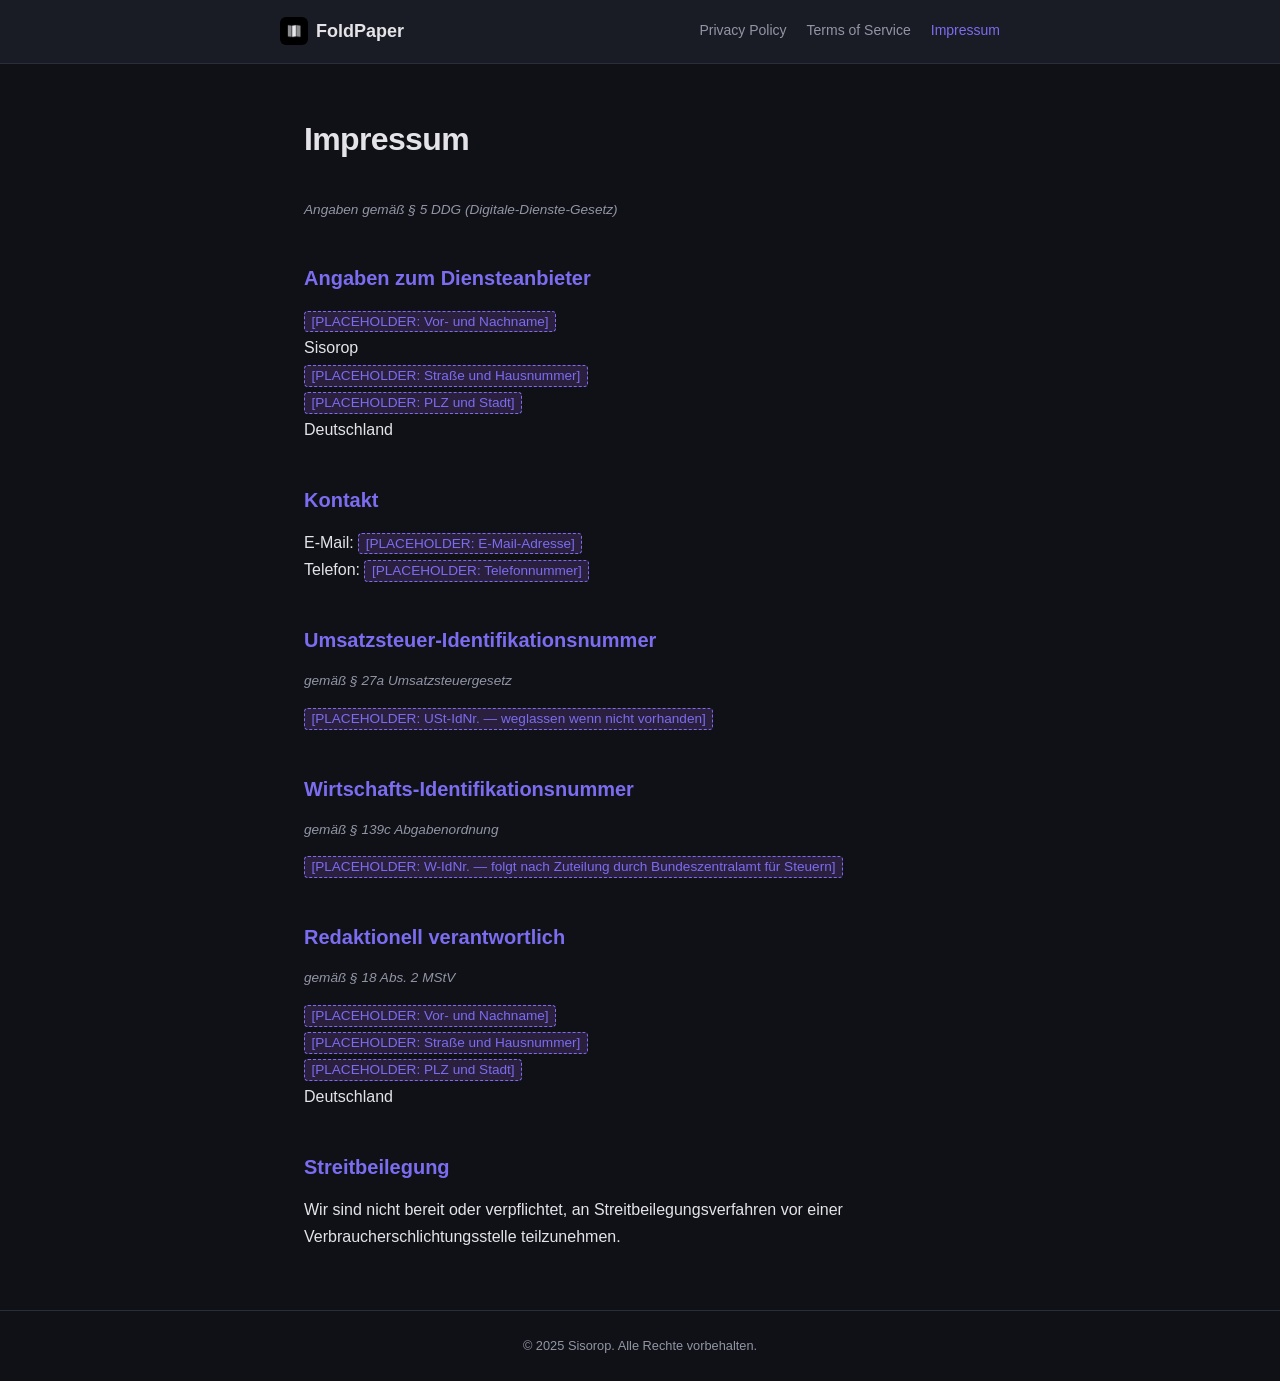
==== impressum/index.html @ 66d2933b "Add app icon as favicon/hero, redesign landing page as link hub - Use real app icon for favicon, nav" ====
<!DOCTYPE html>
<html lang="de">
<head>
    <meta charset="UTF-8">
    <meta name="viewport" content="width=device-width, initial-scale=1.0">
    <title>Impressum — FoldPaper</title>
    <link rel="icon" type="image/png" href="/assets/icon.png">
    <link rel="apple-touch-icon" href="/assets/icon.png">
    <style>
        :root {
            --bg: #0f1117;
            --surface: #1a1c25;
            --border: #2a2d3a;
            --text: #e4e4e8;
            --text-muted: #9395a5;
            --accent: #7c6cf0;
            --accent-hover: #9589f5;
        }

        * { margin: 0; padding: 0; box-sizing: border-box; }

        body {
            font-family: -apple-system, BlinkMacSystemFont, 'Segoe UI', Roboto, sans-serif;
            background: var(--bg);
            color: var(--text);
            line-height: 1.7;
            min-height: 100vh;
            display: flex;
            flex-direction: column;
        }

        nav {
            background: var(--surface);
            border-bottom: 1px solid var(--border);
            padding: 1rem 1.5rem;
            position: sticky;
            top: 0;
            z-index: 10;
        }

        nav .container {
            max-width: 720px;
            margin: 0 auto;
            display: flex;
            align-items: center;
            justify-content: space-between;
            flex-wrap: wrap;
            gap: 0.75rem;
        }

        nav .logo {
            display: flex;
            align-items: center;
            gap: 0.5rem;
            font-weight: 700;
            font-size: 1.125rem;
            color: var(--text);
            text-decoration: none;
        }

        nav .logo img {
            width: 28px;
            height: 28px;
            border-radius: 6px;
        }

        nav .links {
            display: flex;
            gap: 1.25rem;
            flex-wrap: wrap;
        }

        nav .links a {
            color: var(--text-muted);
            text-decoration: none;
            font-size: 0.875rem;
            transition: color 0.15s;
        }

        nav .links a:hover { color: var(--accent-hover); }
        nav .links a.active { color: var(--accent); }

        main {
            max-width: 720px;
            margin: 0 auto;
            padding: 3rem 1.5rem;
            flex: 1;
        }

        h1 {
            font-size: 2rem;
            font-weight: 700;
            margin-bottom: 2rem;
            letter-spacing: -0.02em;
        }

        h2 {
            font-size: 1.25rem;
            font-weight: 600;
            margin-top: 2.5rem;
            margin-bottom: 0.75rem;
            color: var(--accent);
        }

        p { color: var(--text); margin-bottom: 0.75rem; }

        a { color: var(--accent); text-decoration: none; }
        a:hover { color: var(--accent-hover); text-decoration: underline; }

        .placeholder {
            background: #2a1f3d;
            border: 1px dashed var(--accent);
            border-radius: 4px;
            padding: 0.15rem 0.4rem;
            font-size: 0.85rem;
            color: var(--accent);
        }

        .legal-ref {
            color: var(--text-muted);
            font-size: 0.85rem;
            font-style: italic;
        }

        footer {
            text-align: center;
            padding: 1.5rem;
            color: var(--text-muted);
            font-size: 0.8rem;
            border-top: 1px solid var(--border);
        }
    </style>
</head>
<body>
    <nav>
        <div class="container">
            <a href="/" class="logo"><img src="/assets/icon.png" alt="">FoldPaper</a>
            <div class="links">
                <a href="/privacy">Privacy Policy</a>
                <a href="/terms">Terms of Service</a>
                <a href="/impressum" class="active">Impressum</a>
            </div>
        </div>
    </nav>

    <main>
        <h1>Impressum</h1>
        <p class="legal-ref">Angaben gemäß § 5 DDG (Digitale-Dienste-Gesetz)</p>

        <h2>Angaben zum Diensteanbieter</h2>
        <p>
            <span class="placeholder">[PLACEHOLDER: Vor- und Nachname]</span><br>
            Sisorop<br>
            <span class="placeholder">[PLACEHOLDER: Straße und Hausnummer]</span><br>
            <span class="placeholder">[PLACEHOLDER: PLZ und Stadt]</span><br>
            Deutschland
        </p>

        <h2>Kontakt</h2>
        <p>
            E-Mail: <span class="placeholder">[PLACEHOLDER: E-Mail-Adresse]</span><br>
            Telefon: <span class="placeholder">[PLACEHOLDER: Telefonnummer]</span>
        </p>

        <h2>Umsatzsteuer-Identifikationsnummer</h2>
        <p class="legal-ref">gemäß § 27a Umsatzsteuergesetz</p>
        <p><span class="placeholder">[PLACEHOLDER: USt-IdNr. — weglassen wenn nicht vorhanden]</span></p>

        <h2>Wirtschafts-Identifikationsnummer</h2>
        <p class="legal-ref">gemäß § 139c Abgabenordnung</p>
        <p><span class="placeholder">[PLACEHOLDER: W-IdNr. — folgt nach Zuteilung durch Bundeszentralamt für Steuern]</span></p>

        <h2>Redaktionell verantwortlich</h2>
        <p class="legal-ref">gemäß § 18 Abs. 2 MStV</p>
        <p>
            <span class="placeholder">[PLACEHOLDER: Vor- und Nachname]</span><br>
            <span class="placeholder">[PLACEHOLDER: Straße und Hausnummer]</span><br>
            <span class="placeholder">[PLACEHOLDER: PLZ und Stadt]</span><br>
            Deutschland
        </p>

        <h2>Streitbeilegung</h2>
        <p>Wir sind nicht bereit oder verpflichtet, an Streitbeilegungsverfahren vor einer Verbraucherschlichtungsstelle teilzunehmen.</p>
    </main>

    <footer>
        &copy; 2025 Sisorop. Alle Rechte vorbehalten.
    </footer>
</body>
</html>
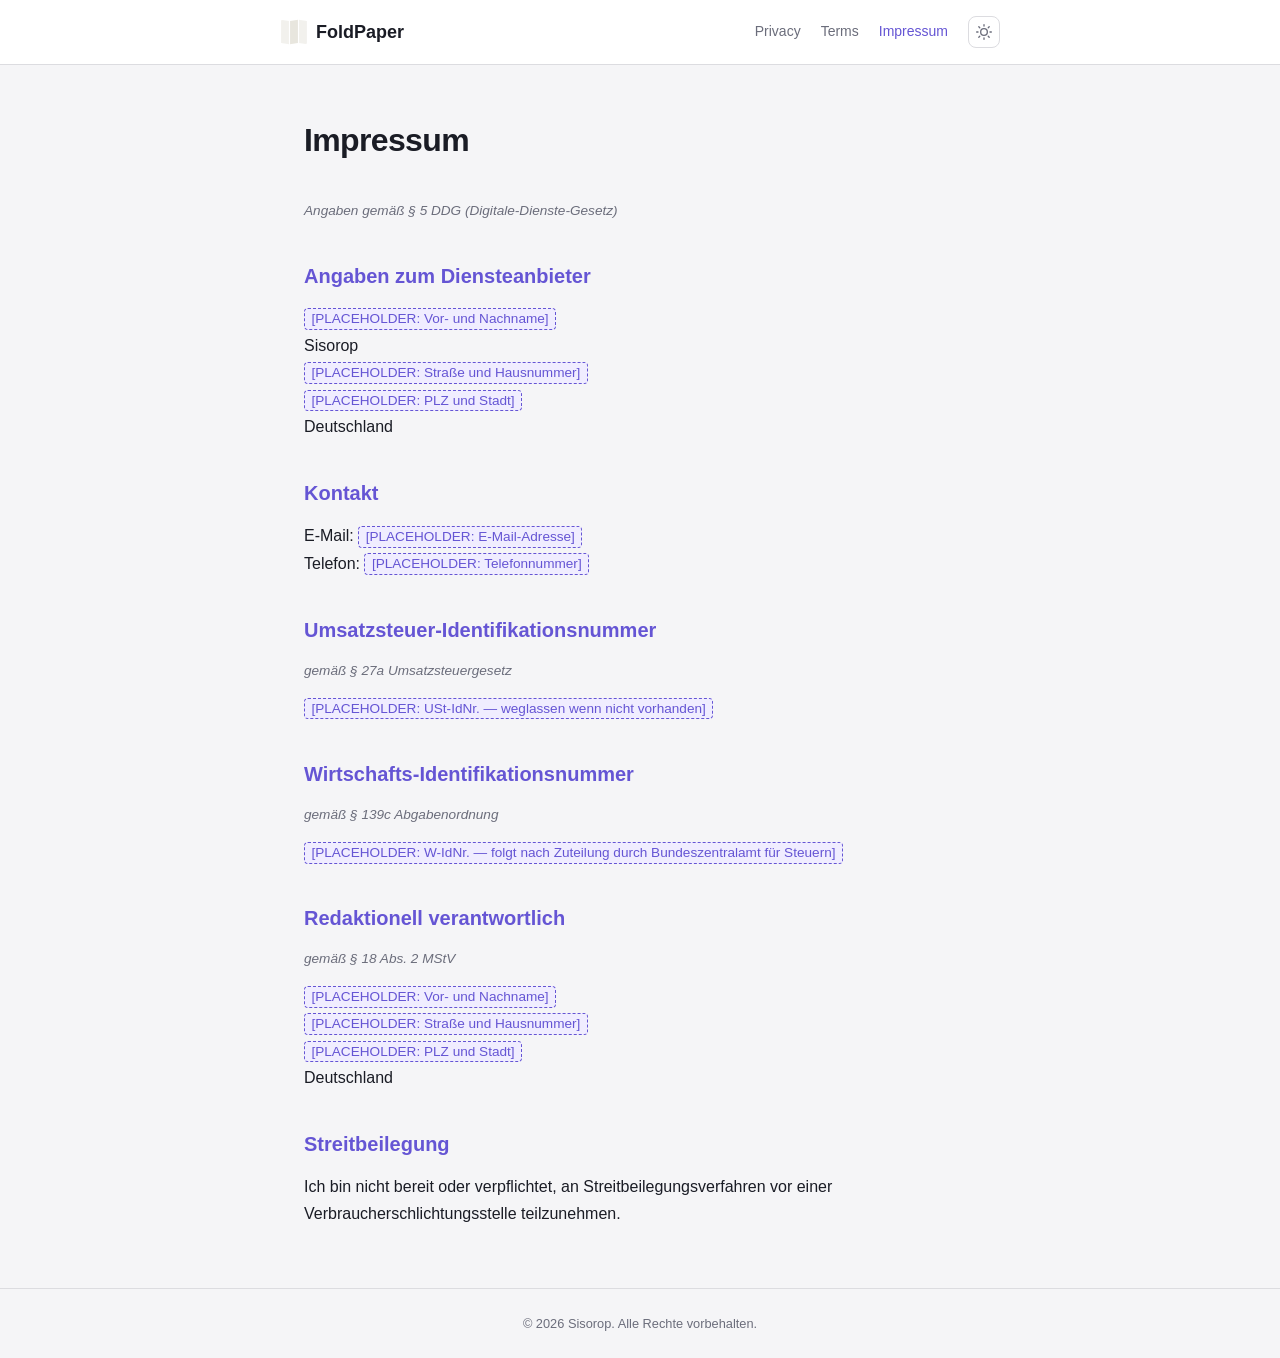
==== commit 72f5f6ed: "Add dark/light theme toggle, trimmed SVG icon, update tagline - Theme toggle in nav header, auto-det" ====
--- a/impressum/index.html
+++ b/impressum/index.html
@@ -4,8 +4,15 @@
     <meta charset="UTF-8">
     <meta name="viewport" content="width=device-width, initial-scale=1.0">
     <title>Impressum — FoldPaper</title>
-    <link rel="icon" type="image/png" href="/assets/icon.png">
+    <link rel="icon" type="image/svg+xml" href="/assets/icon-trimmed.svg">
     <link rel="apple-touch-icon" href="/assets/icon.png">
+    <script>
+        (function() {
+            var saved = localStorage.getItem('theme');
+            if (saved) { document.documentElement.setAttribute('data-theme', saved); }
+            else if (window.matchMedia('(prefers-color-scheme: light)').matches) { document.documentElement.setAttribute('data-theme', 'light'); }
+        })();
+    </script>
     <style>
         :root {
             --bg: #0f1117;
@@ -17,6 +24,16 @@
             --accent-hover: #9589f5;
         }
 
+        [data-theme="light"] {
+            --bg: #f5f5f7;
+            --surface: #ffffff;
+            --border: #dcdce0;
+            --text: #1a1c25;
+            --text-muted: #6b6d7b;
+            --accent: #6555d4;
+            --accent-hover: #7c6cf0;
+        }
+
         * { margin: 0; padding: 0; box-sizing: border-box; }
 
         body {
@@ -27,6 +44,7 @@
             min-height: 100vh;
             display: flex;
             flex-direction: column;
+            transition: background 0.2s, color 0.2s;
         }
 
         nav {
@@ -36,6 +54,7 @@
             position: sticky;
             top: 0;
             z-index: 10;
+            transition: background 0.2s, border-color 0.2s;
         }
 
         nav .container {
@@ -64,10 +83,18 @@
             border-radius: 6px;
         }
 
-        nav .links {
-            display: flex;
+        [data-theme="light"] nav .logo img { filter: invert(1); }
+
+        nav .nav-right {
+            display: flex;
+            align-items: center;
             gap: 1.25rem;
             flex-wrap: wrap;
+        }
+
+        nav .links {
+            display: flex;
+            gap: 1.25rem;
         }
 
         nav .links a {
@@ -80,29 +107,53 @@
         nav .links a:hover { color: var(--accent-hover); }
         nav .links a.active { color: var(--accent); }
 
+        .theme-toggle {
+            background: none;
+            border: 1px solid var(--border);
+            border-radius: 8px;
+            padding: 0.35rem;
+            cursor: pointer;
+            color: var(--text-muted);
+            display: flex;
+            align-items: center;
+            justify-content: center;
+            transition: all 0.15s;
+            width: 32px;
+            height: 32px;
+        }
+
+        .theme-toggle:hover { color: var(--accent); border-color: var(--accent); }
+        .theme-toggle svg { width: 16px; height: 16px; }
+        .theme-toggle .icon-sun { display: none; }
+        .theme-toggle .icon-moon { display: block; }
+        [data-theme="light"] .theme-toggle .icon-sun { display: block; }
+        [data-theme="light"] .theme-toggle .icon-moon { display: none; }
+
         main {
             max-width: 720px;
             margin: 0 auto;
-            padding: 3rem 1.5rem;
+            padding: 2.5rem 1.25rem;
             flex: 1;
+            overflow-wrap: break-word;
+            word-break: break-word;
         }
 
         h1 {
-            font-size: 2rem;
+            font-size: 1.75rem;
             font-weight: 700;
             margin-bottom: 2rem;
             letter-spacing: -0.02em;
         }
 
         h2 {
-            font-size: 1.25rem;
+            font-size: 1.15rem;
             font-weight: 600;
-            margin-top: 2.5rem;
+            margin-top: 2.25rem;
             margin-bottom: 0.75rem;
             color: var(--accent);
         }
 
-        p { color: var(--text); margin-bottom: 0.75rem; }
+        p { color: var(--text); margin-bottom: 0.75rem; font-size: 0.925rem; }
 
         a { color: var(--accent); text-decoration: none; }
         a:hover { color: var(--accent-hover); text-decoration: underline; }
@@ -116,6 +167,10 @@
             color: var(--accent);
         }
 
+        [data-theme="light"] .placeholder {
+            background: #f0edff;
+        }
+
         .legal-ref {
             color: var(--text-muted);
             font-size: 0.85rem;
@@ -128,17 +183,31 @@
             color: var(--text-muted);
             font-size: 0.8rem;
             border-top: 1px solid var(--border);
+            transition: border-color 0.2s;
+        }
+
+        @media (min-width: 640px) {
+            main { padding: 3rem 1.5rem; }
+            h1 { font-size: 2rem; }
+            h2 { font-size: 1.25rem; }
+            p { font-size: 1rem; }
         }
     </style>
 </head>
 <body>
     <nav>
         <div class="container">
-            <a href="/" class="logo"><img src="/assets/icon.png" alt="">FoldPaper</a>
-            <div class="links">
-                <a href="/privacy">Privacy Policy</a>
-                <a href="/terms">Terms of Service</a>
-                <a href="/impressum" class="active">Impressum</a>
+            <a href="/" class="logo"><img src="/assets/icon-trimmed.svg" alt="">FoldPaper</a>
+            <div class="nav-right">
+                <div class="links">
+                    <a href="/privacy">Privacy</a>
+                    <a href="/terms">Terms</a>
+                    <a href="/impressum" class="active">Impressum</a>
+                </div>
+                <button class="theme-toggle" aria-label="Toggle theme">
+                    <svg class="icon-moon" viewBox="0 0 24 24" fill="none" stroke="currentColor" stroke-width="2" stroke-linecap="round" stroke-linejoin="round"><path d="M21 12.79A9 9 0 1 1 11.21 3 7 7 0 0 0 21 12.79z"/></svg>
+                    <svg class="icon-sun" viewBox="0 0 24 24" fill="none" stroke="currentColor" stroke-width="2" stroke-linecap="round" stroke-linejoin="round"><circle cx="12" cy="12" r="5"/><line x1="12" y1="1" x2="12" y2="3"/><line x1="12" y1="21" x2="12" y2="23"/><line x1="4.22" y1="4.22" x2="5.64" y2="5.64"/><line x1="18.36" y1="18.36" x2="19.78" y2="19.78"/><line x1="1" y1="12" x2="3" y2="12"/><line x1="21" y1="12" x2="23" y2="12"/><line x1="4.22" y1="19.78" x2="5.64" y2="18.36"/><line x1="18.36" y1="5.64" x2="19.78" y2="4.22"/></svg>
+                </button>
             </div>
         </div>
     </nav>
@@ -180,11 +249,20 @@
         </p>
 
         <h2>Streitbeilegung</h2>
-        <p>Wir sind nicht bereit oder verpflichtet, an Streitbeilegungsverfahren vor einer Verbraucherschlichtungsstelle teilzunehmen.</p>
+        <p>Ich bin nicht bereit oder verpflichtet, an Streitbeilegungsverfahren vor einer Verbraucherschlichtungsstelle teilzunehmen.</p>
     </main>
 
     <footer>
-        &copy; 2025 Sisorop. Alle Rechte vorbehalten.
+        &copy; 2026 Sisorop. Alle Rechte vorbehalten.
     </footer>
+
+    <script>
+        document.querySelector('.theme-toggle').addEventListener('click', function() {
+            var current = document.documentElement.getAttribute('data-theme');
+            var next = current === 'light' ? 'dark' : 'light';
+            document.documentElement.setAttribute('data-theme', next);
+            localStorage.setItem('theme', next);
+        });
+    </script>
 </body>
 </html>
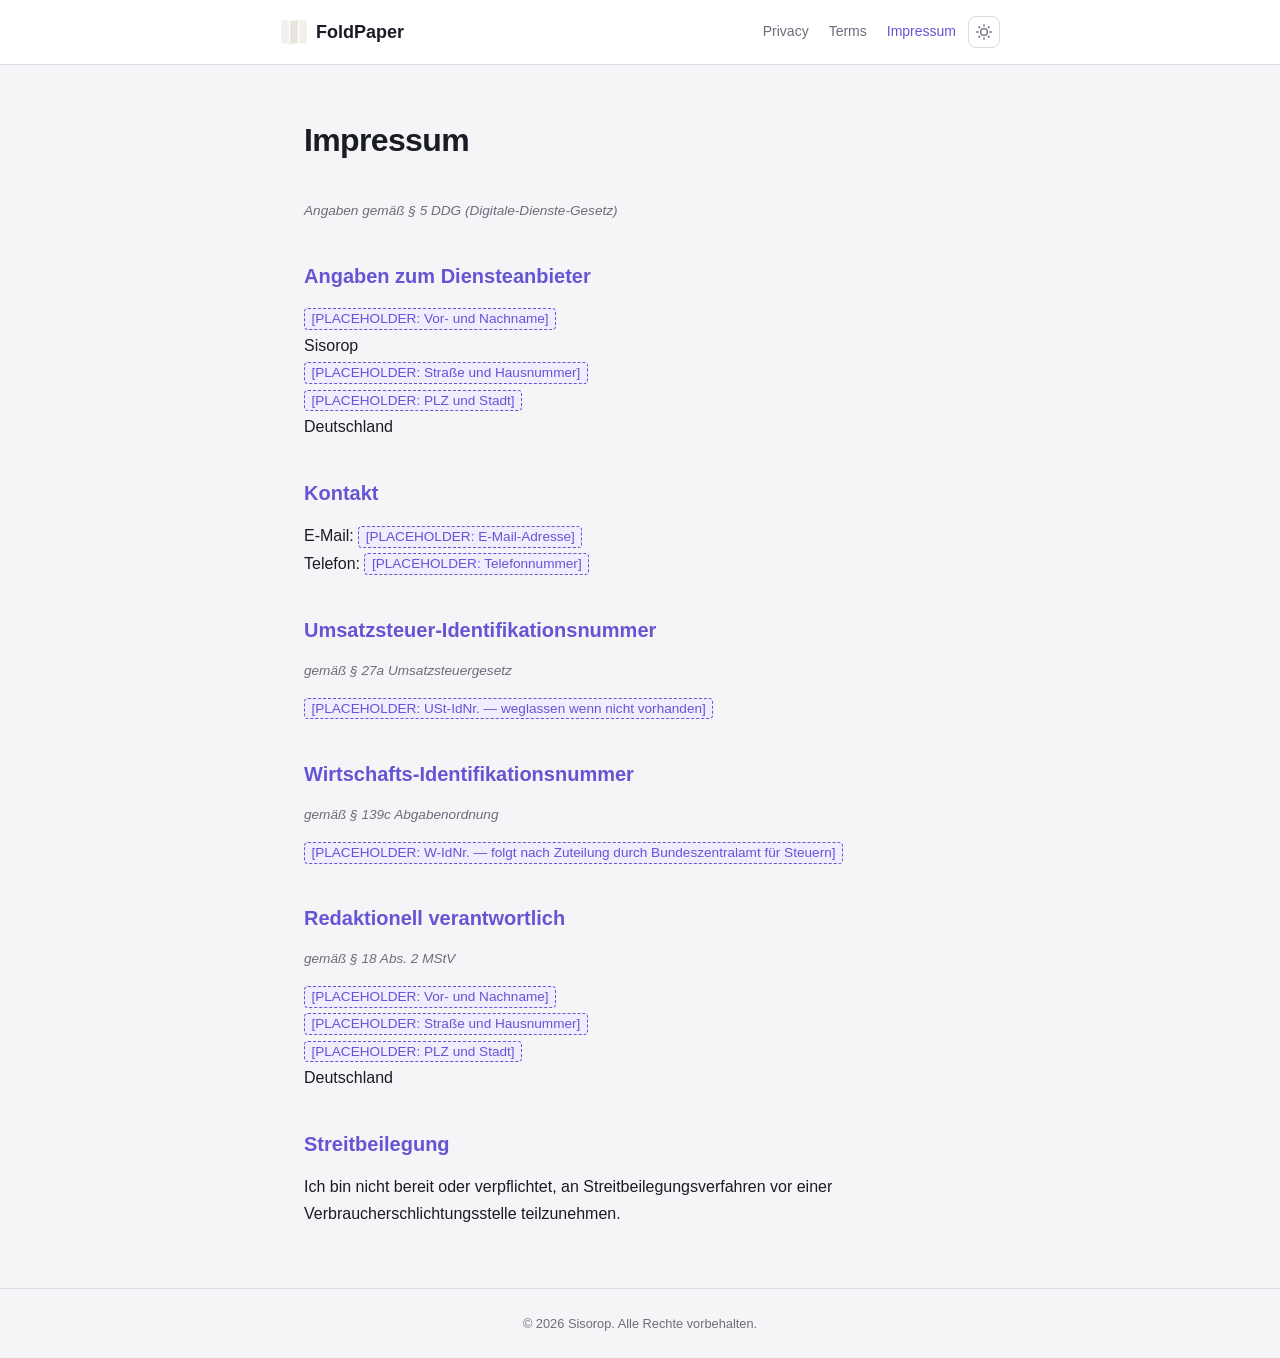
==== commit 1808dff3: "Add burger menu for mobile, extract shared CSS/JS, fix light mode hero icon - Burger menu on mobile " ====
--- a/impressum/index.html
+++ b/impressum/index.html
@@ -13,122 +13,8 @@
             else if (window.matchMedia('(prefers-color-scheme: light)').matches) { document.documentElement.setAttribute('data-theme', 'light'); }
         })();
     </script>
+    <link rel="stylesheet" href="/assets/shared.css">
     <style>
-        :root {
-            --bg: #0f1117;
-            --surface: #1a1c25;
-            --border: #2a2d3a;
-            --text: #e4e4e8;
-            --text-muted: #9395a5;
-            --accent: #7c6cf0;
-            --accent-hover: #9589f5;
-        }
-
-        [data-theme="light"] {
-            --bg: #f5f5f7;
-            --surface: #ffffff;
-            --border: #dcdce0;
-            --text: #1a1c25;
-            --text-muted: #6b6d7b;
-            --accent: #6555d4;
-            --accent-hover: #7c6cf0;
-        }
-
-        * { margin: 0; padding: 0; box-sizing: border-box; }
-
-        body {
-            font-family: -apple-system, BlinkMacSystemFont, 'Segoe UI', Roboto, sans-serif;
-            background: var(--bg);
-            color: var(--text);
-            line-height: 1.7;
-            min-height: 100vh;
-            display: flex;
-            flex-direction: column;
-            transition: background 0.2s, color 0.2s;
-        }
-
-        nav {
-            background: var(--surface);
-            border-bottom: 1px solid var(--border);
-            padding: 1rem 1.5rem;
-            position: sticky;
-            top: 0;
-            z-index: 10;
-            transition: background 0.2s, border-color 0.2s;
-        }
-
-        nav .container {
-            max-width: 720px;
-            margin: 0 auto;
-            display: flex;
-            align-items: center;
-            justify-content: space-between;
-            flex-wrap: wrap;
-            gap: 0.75rem;
-        }
-
-        nav .logo {
-            display: flex;
-            align-items: center;
-            gap: 0.5rem;
-            font-weight: 700;
-            font-size: 1.125rem;
-            color: var(--text);
-            text-decoration: none;
-        }
-
-        nav .logo img {
-            width: 28px;
-            height: 28px;
-            border-radius: 6px;
-        }
-
-        [data-theme="light"] nav .logo img { filter: invert(1); }
-
-        nav .nav-right {
-            display: flex;
-            align-items: center;
-            gap: 1.25rem;
-            flex-wrap: wrap;
-        }
-
-        nav .links {
-            display: flex;
-            gap: 1.25rem;
-        }
-
-        nav .links a {
-            color: var(--text-muted);
-            text-decoration: none;
-            font-size: 0.875rem;
-            transition: color 0.15s;
-        }
-
-        nav .links a:hover { color: var(--accent-hover); }
-        nav .links a.active { color: var(--accent); }
-
-        .theme-toggle {
-            background: none;
-            border: 1px solid var(--border);
-            border-radius: 8px;
-            padding: 0.35rem;
-            cursor: pointer;
-            color: var(--text-muted);
-            display: flex;
-            align-items: center;
-            justify-content: center;
-            transition: all 0.15s;
-            width: 32px;
-            height: 32px;
-        }
-
-        .theme-toggle:hover { color: var(--accent); border-color: var(--accent); }
-        .theme-toggle svg { width: 16px; height: 16px; }
-        .theme-toggle .icon-sun { display: none; }
-        .theme-toggle .icon-moon { display: block; }
-        [data-theme="light"] .theme-toggle .icon-sun { display: block; }
-        [data-theme="light"] .theme-toggle .icon-moon { display: none; }
-
         main {
             max-width: 720px;
             margin: 0 auto;
@@ -138,52 +24,14 @@
             word-break: break-word;
         }
 
-        h1 {
-            font-size: 1.75rem;
-            font-weight: 700;
-            margin-bottom: 2rem;
-            letter-spacing: -0.02em;
-        }
-
-        h2 {
-            font-size: 1.15rem;
-            font-weight: 600;
-            margin-top: 2.25rem;
-            margin-bottom: 0.75rem;
-            color: var(--accent);
-        }
-
+        h1 { font-size: 1.75rem; font-weight: 700; margin-bottom: 2rem; letter-spacing: -0.02em; }
+        h2 { font-size: 1.15rem; font-weight: 600; margin-top: 2.25rem; margin-bottom: 0.75rem; color: var(--accent); }
         p { color: var(--text); margin-bottom: 0.75rem; font-size: 0.925rem; }
-
-        a { color: var(--accent); text-decoration: none; }
-        a:hover { color: var(--accent-hover); text-decoration: underline; }
-
-        .placeholder {
-            background: #2a1f3d;
-            border: 1px dashed var(--accent);
-            border-radius: 4px;
-            padding: 0.15rem 0.4rem;
-            font-size: 0.85rem;
-            color: var(--accent);
-        }
-
-        [data-theme="light"] .placeholder {
-            background: #f0edff;
-        }
 
         .legal-ref {
             color: var(--text-muted);
             font-size: 0.85rem;
             font-style: italic;
-        }
-
-        footer {
-            text-align: center;
-            padding: 1.5rem;
-            color: var(--text-muted);
-            font-size: 0.8rem;
-            border-top: 1px solid var(--border);
-            transition: border-color 0.2s;
         }
 
         @media (min-width: 640px) {
@@ -204,11 +52,20 @@
                     <a href="/terms">Terms</a>
                     <a href="/impressum" class="active">Impressum</a>
                 </div>
-                <button class="theme-toggle" aria-label="Toggle theme">
+                <button class="icon-btn theme-toggle" aria-label="Toggle theme">
                     <svg class="icon-moon" viewBox="0 0 24 24" fill="none" stroke="currentColor" stroke-width="2" stroke-linecap="round" stroke-linejoin="round"><path d="M21 12.79A9 9 0 1 1 11.21 3 7 7 0 0 0 21 12.79z"/></svg>
                     <svg class="icon-sun" viewBox="0 0 24 24" fill="none" stroke="currentColor" stroke-width="2" stroke-linecap="round" stroke-linejoin="round"><circle cx="12" cy="12" r="5"/><line x1="12" y1="1" x2="12" y2="3"/><line x1="12" y1="21" x2="12" y2="23"/><line x1="4.22" y1="4.22" x2="5.64" y2="5.64"/><line x1="18.36" y1="18.36" x2="19.78" y2="19.78"/><line x1="1" y1="12" x2="3" y2="12"/><line x1="21" y1="12" x2="23" y2="12"/><line x1="4.22" y1="19.78" x2="5.64" y2="18.36"/><line x1="18.36" y1="5.64" x2="19.78" y2="4.22"/></svg>
                 </button>
+                <button class="icon-btn burger" aria-label="Menu">
+                    <svg class="icon-menu" viewBox="0 0 24 24" fill="none" stroke="currentColor" stroke-width="2" stroke-linecap="round"><line x1="4" y1="6" x2="20" y2="6"/><line x1="4" y1="12" x2="20" y2="12"/><line x1="4" y1="18" x2="20" y2="18"/></svg>
+                    <svg class="icon-close" viewBox="0 0 24 24" fill="none" stroke="currentColor" stroke-width="2" stroke-linecap="round"><line x1="18" y1="6" x2="6" y2="18"/><line x1="6" y1="6" x2="18" y2="18"/></svg>
+                </button>
             </div>
+        </div>
+        <div class="mobile-menu">
+            <a href="/privacy">Privacy Policy</a>
+            <a href="/terms">Terms of Service</a>
+            <a href="/impressum" class="active">Impressum</a>
         </div>
     </nav>
 
@@ -256,13 +113,6 @@
         &copy; 2026 Sisorop. Alle Rechte vorbehalten.
     </footer>
 
-    <script>
-        document.querySelector('.theme-toggle').addEventListener('click', function() {
-            var current = document.documentElement.getAttribute('data-theme');
-            var next = current === 'light' ? 'dark' : 'light';
-            document.documentElement.setAttribute('data-theme', next);
-            localStorage.setItem('theme', next);
-        });
-    </script>
+    <script src="/assets/shared.js"></script>
 </body>
 </html>
--- a/assets/shared.css
+++ b/assets/shared.css
@@ -0,0 +1,202 @@
+:root {
+    --bg: #0f1117;
+    --surface: #1a1c25;
+    --border: #2a2d3a;
+    --text: #e4e4e8;
+    --text-muted: #9395a5;
+    --accent: #7c6cf0;
+    --accent-hover: #9589f5;
+    --card-hover: #1e2030;
+}
+
+[data-theme="light"] {
+    --bg: #f5f5f7;
+    --surface: #ffffff;
+    --border: #dcdce0;
+    --text: #1a1c25;
+    --text-muted: #6b6d7b;
+    --accent: #6555d4;
+    --accent-hover: #7c6cf0;
+    --card-hover: #f0edff;
+}
+
+* { margin: 0; padding: 0; box-sizing: border-box; }
+
+body {
+    font-family: -apple-system, BlinkMacSystemFont, 'Segoe UI', Roboto, sans-serif;
+    background: var(--bg);
+    color: var(--text);
+    line-height: 1.7;
+    min-height: 100vh;
+    display: flex;
+    flex-direction: column;
+    transition: background 0.2s, color 0.2s;
+}
+
+a { color: var(--accent); text-decoration: none; }
+a:hover { color: var(--accent-hover); text-decoration: underline; }
+
+/* ── Nav ── */
+
+nav {
+    background: var(--surface);
+    border-bottom: 1px solid var(--border);
+    padding: 0.75rem 1.25rem;
+    position: sticky;
+    top: 0;
+    z-index: 10;
+    transition: background 0.2s, border-color 0.2s;
+}
+
+nav .container {
+    max-width: 720px;
+    margin: 0 auto;
+    display: flex;
+    align-items: center;
+    justify-content: space-between;
+    gap: 0.5rem;
+}
+
+nav .logo {
+    display: flex;
+    align-items: center;
+    gap: 0.5rem;
+    font-weight: 700;
+    font-size: 1.125rem;
+    color: var(--text);
+    text-decoration: none;
+    flex-shrink: 0;
+}
+
+nav .logo:hover { text-decoration: none; }
+
+nav .logo img {
+    width: 28px;
+    height: 28px;
+    border-radius: 6px;
+}
+
+[data-theme="light"] nav .logo img { filter: invert(1); }
+
+nav .nav-right {
+    display: flex;
+    align-items: center;
+    gap: 0.75rem;
+}
+
+nav .links {
+    display: none;
+    gap: 1.25rem;
+}
+
+nav .links a {
+    color: var(--text-muted);
+    text-decoration: none;
+    font-size: 0.875rem;
+    transition: color 0.15s;
+}
+
+nav .links a:hover { color: var(--accent-hover); text-decoration: none; }
+nav .links a.active { color: var(--accent); }
+
+/* ── Icon buttons (theme + burger) ── */
+
+.icon-btn {
+    background: none;
+    border: 1px solid var(--border);
+    border-radius: 8px;
+    padding: 0.35rem;
+    cursor: pointer;
+    color: var(--text-muted);
+    display: flex;
+    align-items: center;
+    justify-content: center;
+    transition: all 0.15s;
+    width: 32px;
+    height: 32px;
+}
+
+.icon-btn:hover { color: var(--accent); border-color: var(--accent); }
+.icon-btn svg { width: 16px; height: 16px; }
+
+/* Theme toggle icon swap */
+.theme-toggle .icon-sun { display: none; }
+.theme-toggle .icon-moon { display: block; }
+[data-theme="light"] .theme-toggle .icon-sun { display: block; }
+[data-theme="light"] .theme-toggle .icon-moon { display: none; }
+
+/* Burger button */
+.burger { display: flex; }
+.burger .icon-close { display: none; }
+.burger.open .icon-menu { display: none; }
+.burger.open .icon-close { display: block; }
+
+/* ── Mobile dropdown ── */
+
+.mobile-menu {
+    display: none;
+    flex-direction: column;
+    gap: 0.25rem;
+    max-width: 720px;
+    margin: 0 auto;
+    padding: 0.5rem 0;
+}
+
+.mobile-menu.open {
+    display: flex;
+}
+
+.mobile-menu a {
+    display: block;
+    padding: 0.6rem 1rem;
+    color: var(--text-muted);
+    text-decoration: none;
+    font-size: 0.925rem;
+    border-radius: 8px;
+    transition: all 0.15s;
+}
+
+.mobile-menu a:hover {
+    background: var(--card-hover);
+    color: var(--text);
+    text-decoration: none;
+}
+
+.mobile-menu a.active {
+    color: var(--accent);
+}
+
+/* ── Desktop: show inline links, hide burger ── */
+
+@media (min-width: 540px) {
+    nav { padding: 1rem 1.5rem; }
+    nav .links { display: flex; }
+    .burger { display: none; }
+    .mobile-menu { display: none !important; }
+}
+
+/* ── Placeholder badges ── */
+
+.placeholder {
+    background: #2a1f3d;
+    border: 1px dashed var(--accent);
+    border-radius: 4px;
+    padding: 0.15rem 0.4rem;
+    font-size: 0.85rem;
+    color: var(--accent);
+}
+
+[data-theme="light"] .placeholder {
+    background: #f0edff;
+}
+
+/* ── Footer ── */
+
+footer {
+    text-align: center;
+    padding: 1.5rem;
+    color: var(--text-muted);
+    font-size: 0.8rem;
+    border-top: 1px solid var(--border);
+    transition: border-color 0.2s;
+}
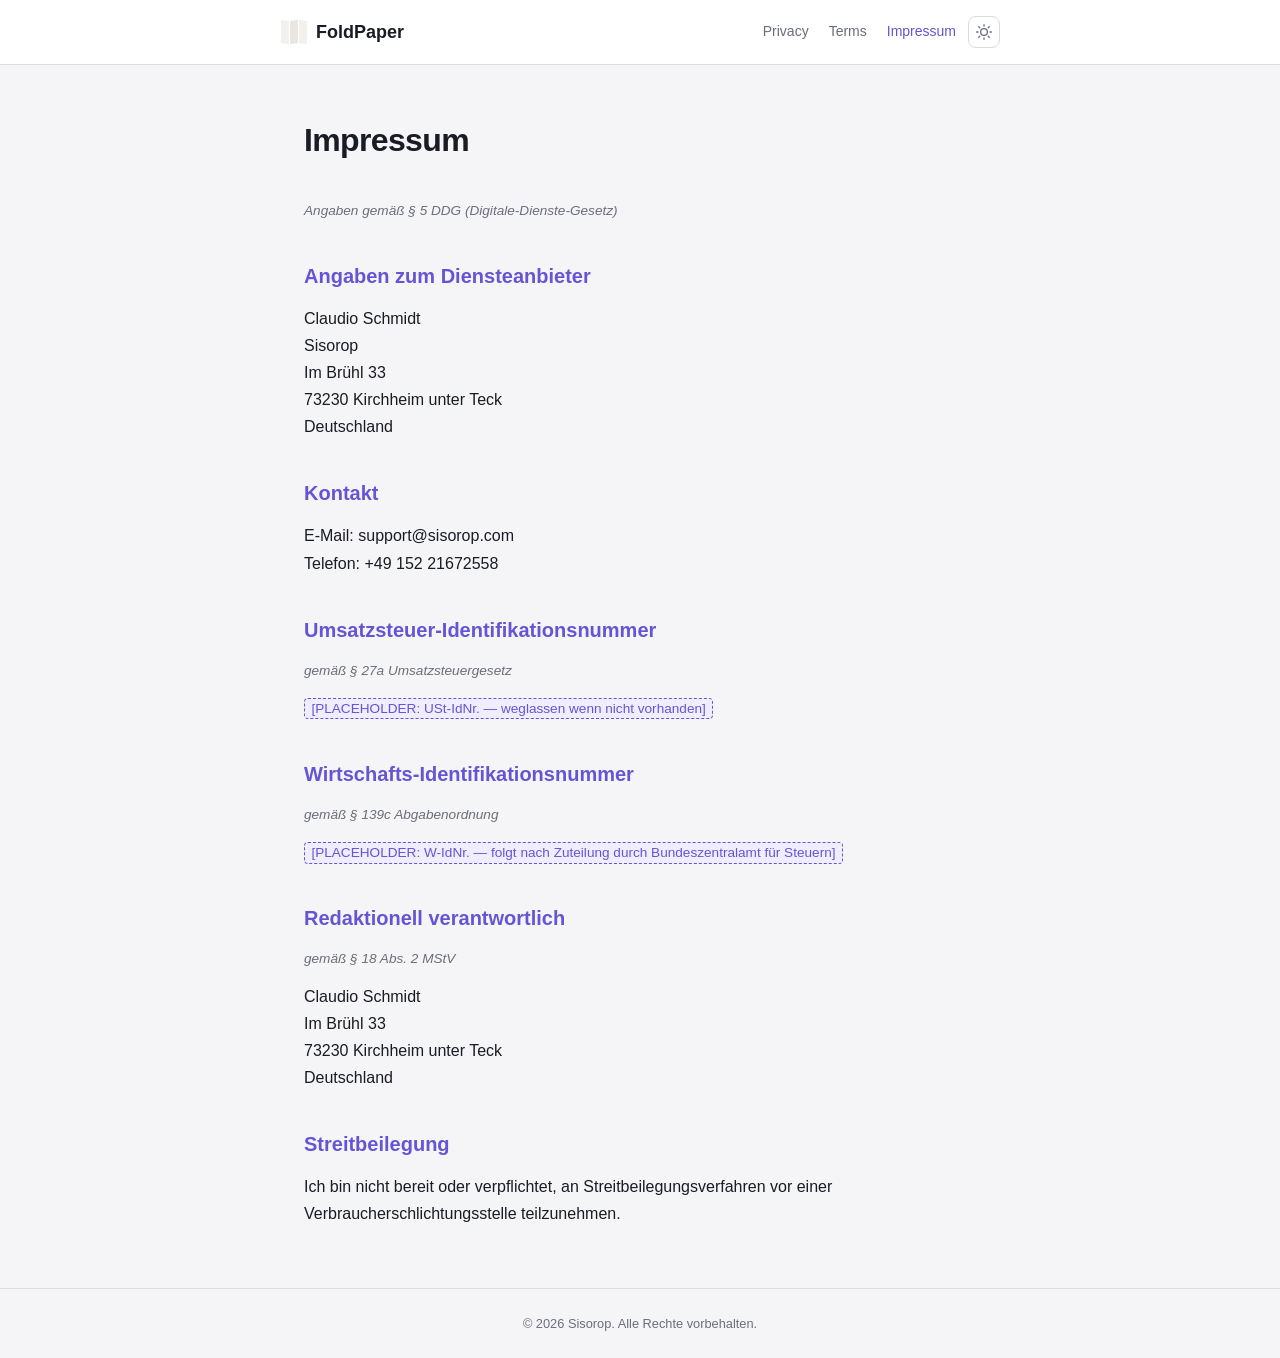
==== commit 26570395: "Fill in contact details, dates, and polish dropdown + terms - Impressum: fill name, address, email, " ====
--- a/impressum/index.html
+++ b/impressum/index.html
@@ -75,17 +75,17 @@
 
         <h2>Angaben zum Diensteanbieter</h2>
         <p>
-            <span class="placeholder">[PLACEHOLDER: Vor- und Nachname]</span><br>
+            Claudio Schmidt<br>
             Sisorop<br>
-            <span class="placeholder">[PLACEHOLDER: Straße und Hausnummer]</span><br>
-            <span class="placeholder">[PLACEHOLDER: PLZ und Stadt]</span><br>
+            Im Brühl 33<br>
+            73230 Kirchheim unter Teck<br>
             Deutschland
         </p>
 
         <h2>Kontakt</h2>
         <p>
-            E-Mail: <span class="placeholder">[PLACEHOLDER: E-Mail-Adresse]</span><br>
-            Telefon: <span class="placeholder">[PLACEHOLDER: Telefonnummer]</span>
+            E-Mail: support@sisorop.com<br>
+            Telefon: +49 152 21672558
         </p>
 
         <h2>Umsatzsteuer-Identifikationsnummer</h2>
@@ -99,9 +99,9 @@
         <h2>Redaktionell verantwortlich</h2>
         <p class="legal-ref">gemäß § 18 Abs. 2 MStV</p>
         <p>
-            <span class="placeholder">[PLACEHOLDER: Vor- und Nachname]</span><br>
-            <span class="placeholder">[PLACEHOLDER: Straße und Hausnummer]</span><br>
-            <span class="placeholder">[PLACEHOLDER: PLZ und Stadt]</span><br>
+            Claudio Schmidt<br>
+            Im Brühl 33<br>
+            73230 Kirchheim unter Teck<br>
             Deutschland
         </p>
 
--- a/assets/shared.css
+++ b/assets/shared.css
@@ -134,16 +134,20 @@
 /* ── Mobile dropdown ── */
 
 .mobile-menu {
-    display: none;
+    display: flex;
     flex-direction: column;
     gap: 0.25rem;
     max-width: 720px;
     margin: 0 auto;
+    padding: 0 0;
+    overflow: hidden;
+    max-height: 0;
+    transition: max-height 0.25s ease, padding 0.25s ease;
+}
+
+.mobile-menu.open {
+    max-height: 200px;
     padding: 0.5rem 0;
-}
-
-.mobile-menu.open {
-    display: flex;
 }
 
 .mobile-menu a {
@@ -154,6 +158,7 @@
     font-size: 0.925rem;
     border-radius: 8px;
     transition: all 0.15s;
+    text-align: right;
 }
 
 .mobile-menu a:hover {
@@ -172,7 +177,7 @@
     nav { padding: 1rem 1.5rem; }
     nav .links { display: flex; }
     .burger { display: none; }
-    .mobile-menu { display: none !important; }
+    .mobile-menu { max-height: 0 !important; padding: 0 !important; }
 }
 
 /* ── Placeholder badges ── */
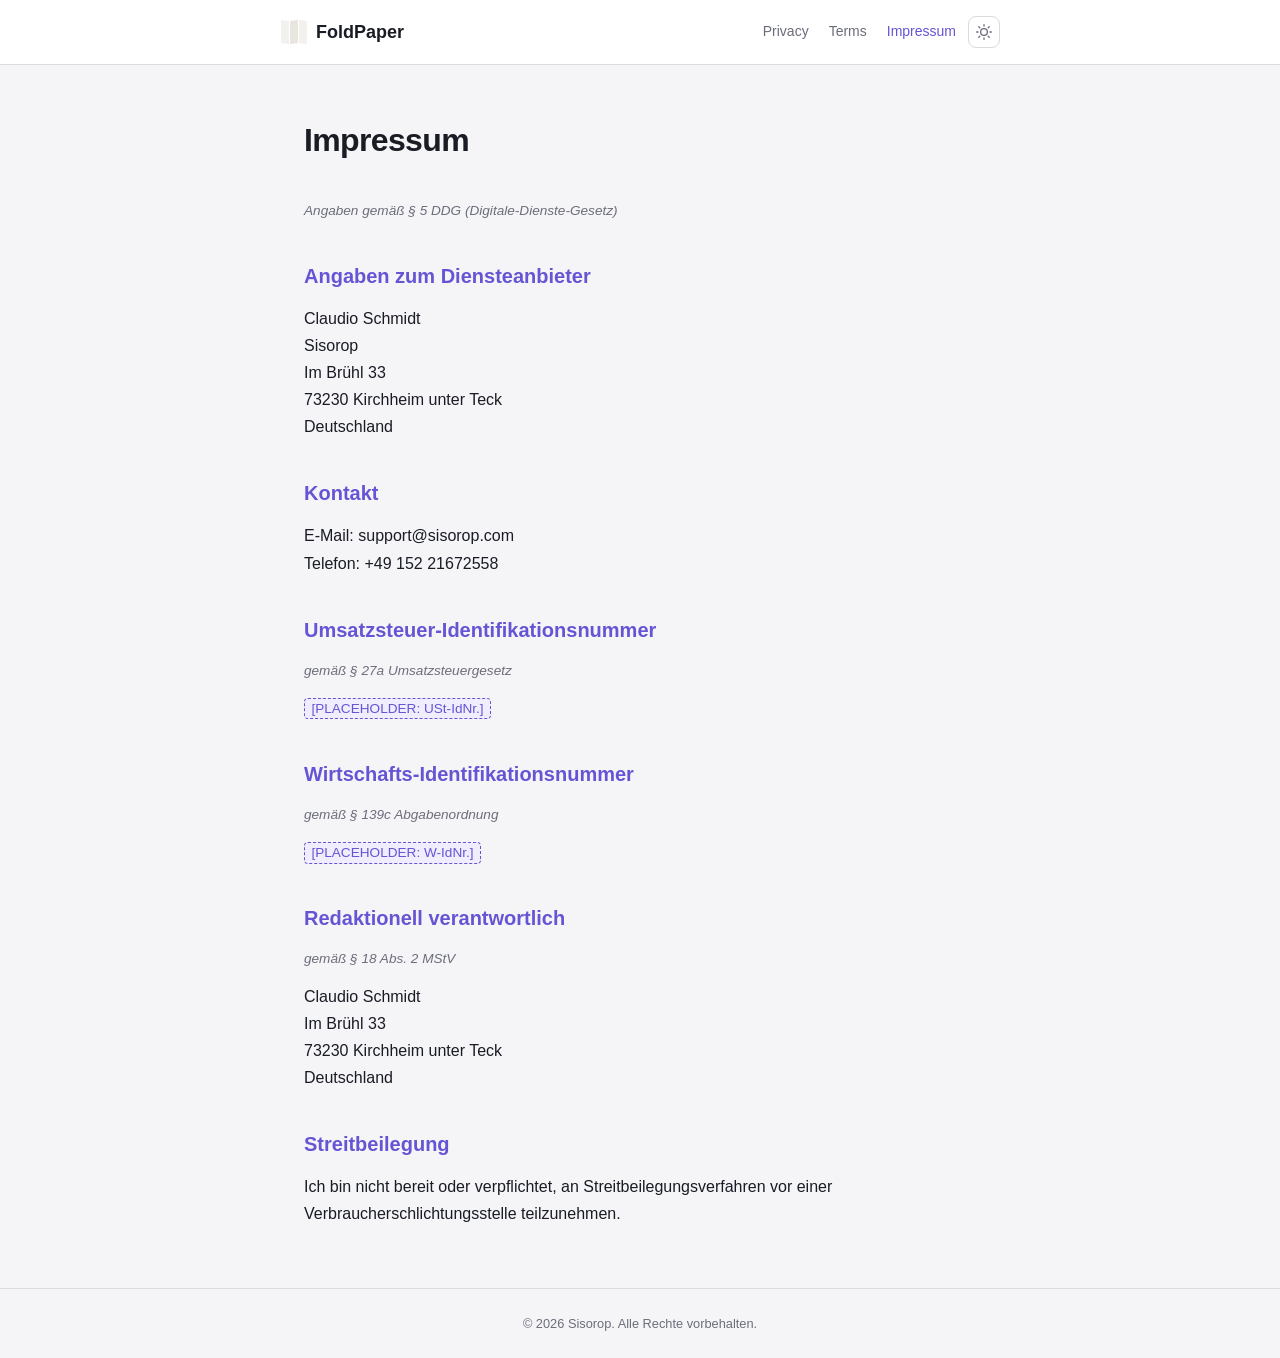
==== commit f26bcc08: "Remove placeholder descriptions" ====
--- a/impressum/index.html
+++ b/impressum/index.html
@@ -90,11 +90,11 @@
 
         <h2>Umsatzsteuer-Identifikationsnummer</h2>
         <p class="legal-ref">gemäß § 27a Umsatzsteuergesetz</p>
-        <p><span class="placeholder">[PLACEHOLDER: USt-IdNr. — weglassen wenn nicht vorhanden]</span></p>
+        <p><span class="placeholder">[PLACEHOLDER: USt-IdNr.]</span></p>
 
         <h2>Wirtschafts-Identifikationsnummer</h2>
-        <p class="legal-ref">gemäß § 139c Abgabenordnung</p>
-        <p><span class="placeholder">[PLACEHOLDER: W-IdNr. — folgt nach Zuteilung durch Bundeszentralamt für Steuern]</span></p>
+        <p class="legal-ref">gemäß § 139c Abgabenordnung</p> 
+        <p><span class="placeholder">[PLACEHOLDER: W-IdNr.]</span></p>
 
         <h2>Redaktionell verantwortlich</h2>
         <p class="legal-ref">gemäß § 18 Abs. 2 MStV</p>
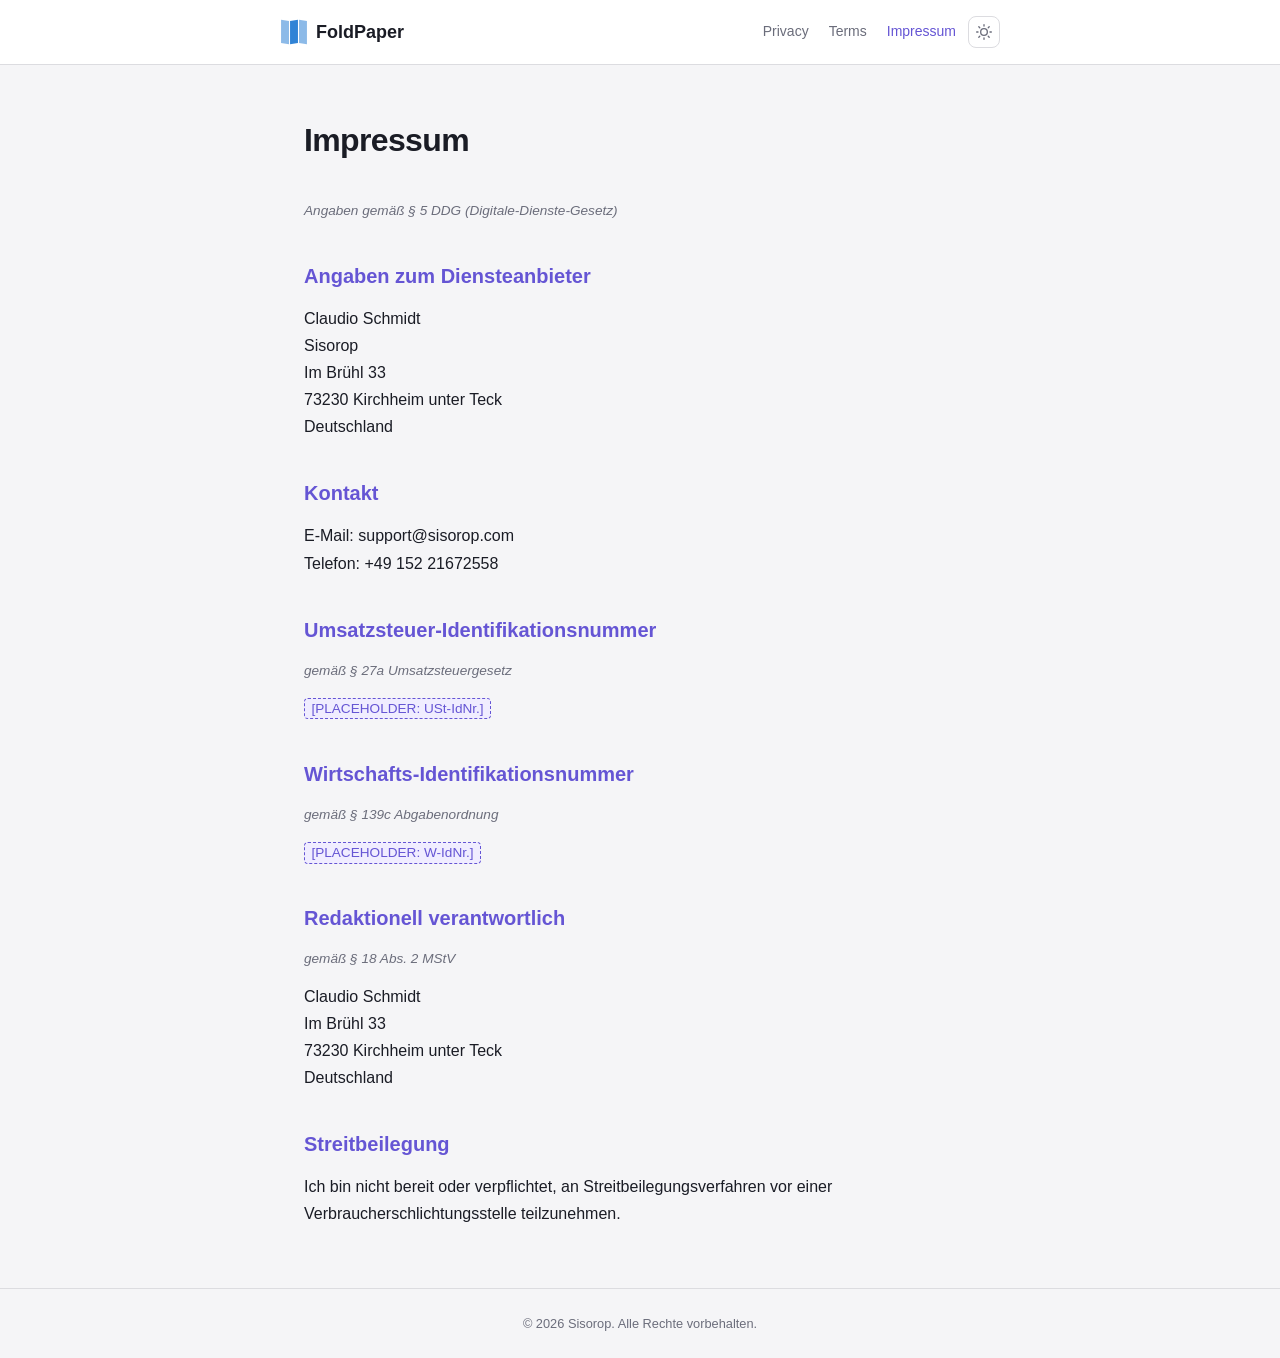
==== commit f929ed0a: "Use inline SVG with CSS variables for consistent icon colors across themes Replace <img> logo refere" ====
--- a/impressum/index.html
+++ b/impressum/index.html
@@ -45,7 +45,7 @@
 <body>
     <nav>
         <div class="container">
-            <a href="/" class="logo"><img src="/assets/icon-trimmed.svg" alt="">FoldPaper</a>
+            <a href="/" class="logo"><svg viewBox="28 29 53 50"><path class="panel-outer" d="M30,31 L45,33 L45,77 L30,75 Z"/><path class="panel-center" d="M47,33 L62,31 L62,75 L47,77 Z"/><path class="panel-outer" d="M64,31 L79,33 L79,77 L64,75 Z"/></svg>FoldPaper</a>
             <div class="nav-right">
                 <div class="links">
                     <a href="/privacy">Privacy</a>
--- a/assets/shared.css
+++ b/assets/shared.css
@@ -7,6 +7,7 @@
     --accent: #7c6cf0;
     --accent-hover: #9589f5;
     --card-hover: #1e2030;
+    --icon-fill: #90CAF9;
 }
 
 [data-theme="light"] {
@@ -18,6 +19,7 @@
     --accent: #6555d4;
     --accent-hover: #7c6cf0;
     --card-hover: #f0edff;
+    --icon-fill: #1976D2;
 }
 
 * { margin: 0; padding: 0; box-sizing: border-box; }
@@ -70,13 +72,13 @@
 
 nav .logo:hover { text-decoration: none; }
 
-nav .logo img {
+nav .logo svg {
     width: 28px;
     height: 28px;
-    border-radius: 6px;
-}
-
-[data-theme="light"] nav .logo img { filter: invert(1); }
+}
+
+nav .logo svg .panel-outer { fill: var(--icon-fill); fill-opacity: 0.5; }
+nav .logo svg .panel-center { fill: var(--icon-fill); fill-opacity: 0.9; }
 
 nav .nav-right {
     display: flex;
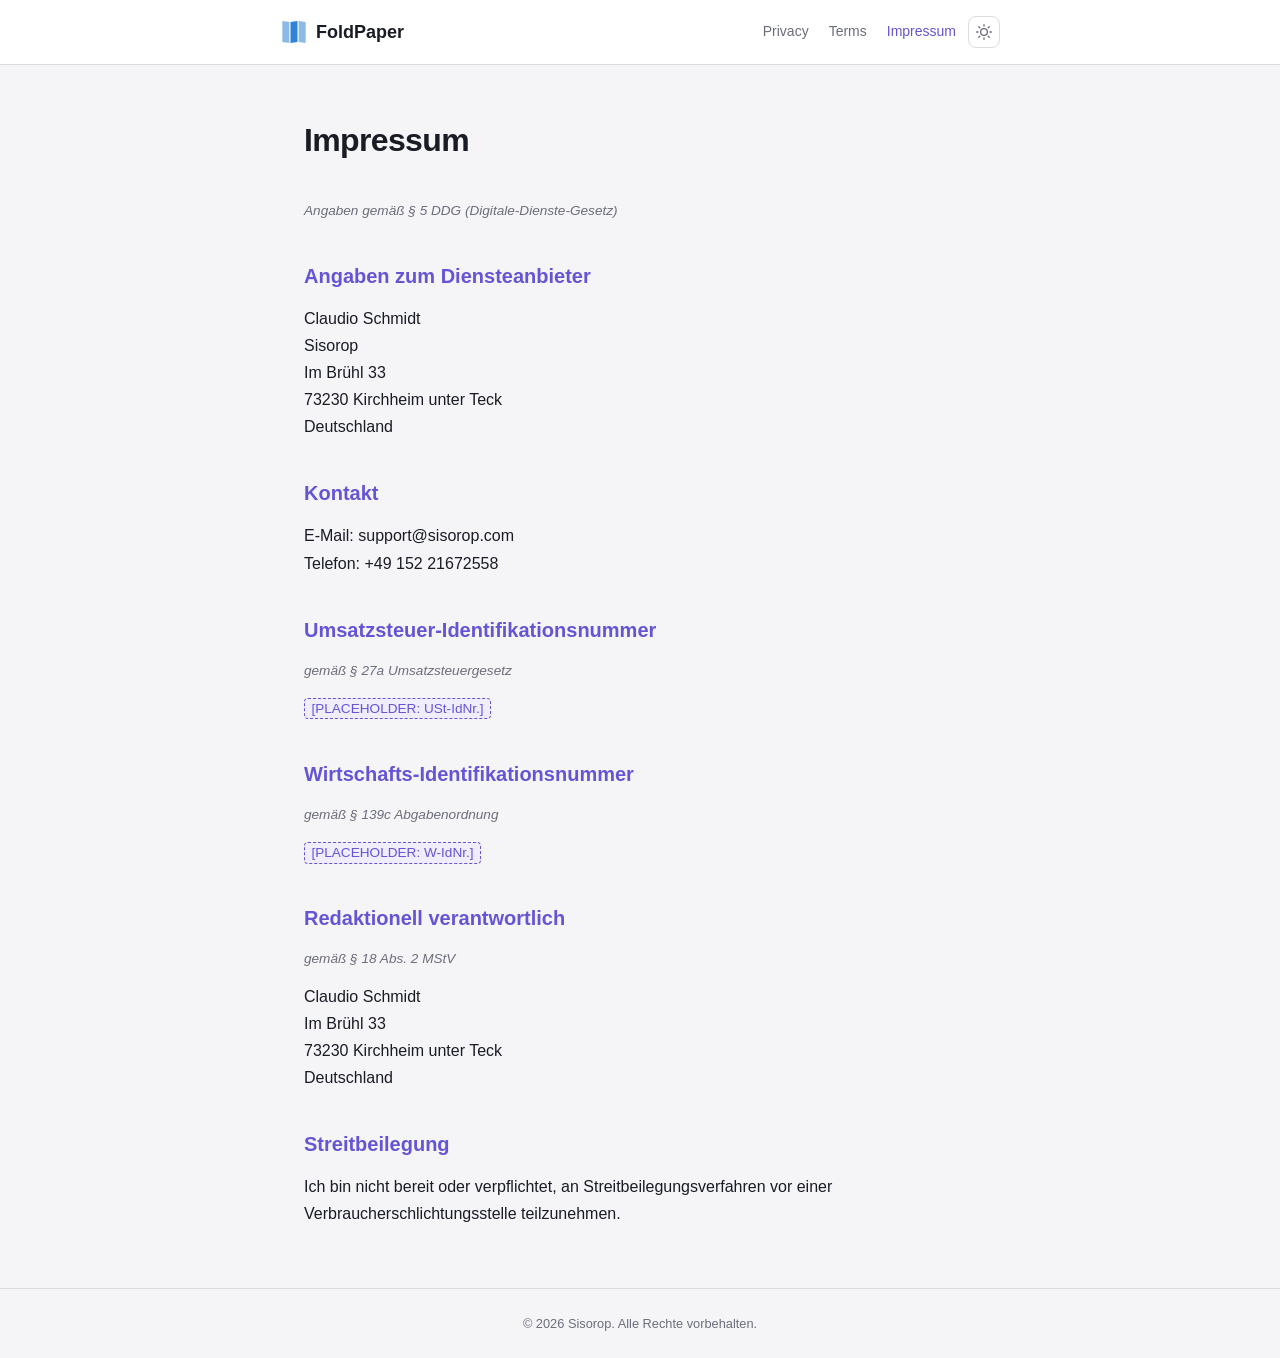
==== commit 203c2012: "Use themed trimmed SVGs for all icons (header, hero, favicon) Dark: #90CAF9, Light: #1976D2 — matchi" ====
--- a/impressum/index.html
+++ b/impressum/index.html
@@ -45,7 +45,7 @@
 <body>
     <nav>
         <div class="container">
-            <a href="/" class="logo"><svg viewBox="28 29 53 50"><path class="panel-outer" d="M30,31 L45,33 L45,77 L30,75 Z"/><path class="panel-center" d="M47,33 L62,31 L62,75 L47,77 Z"/><path class="panel-outer" d="M64,31 L79,33 L79,77 L64,75 Z"/></svg>FoldPaper</a>
+            <a href="/" class="logo"><img class="logo-icon icon-dark" src="/assets/icon-trimmed-dark.svg" alt=""><img class="logo-icon icon-light" src="/assets/icon-trimmed-light.svg" alt="">FoldPaper</a>
             <div class="nav-right">
                 <div class="links">
                     <a href="/privacy">Privacy</a>
--- a/assets/shared.css
+++ b/assets/shared.css
@@ -7,7 +7,6 @@
     --accent: #7c6cf0;
     --accent-hover: #9589f5;
     --card-hover: #1e2030;
-    --icon-fill: #90CAF9;
 }
 
 [data-theme="light"] {
@@ -19,7 +18,6 @@
     --accent: #6555d4;
     --accent-hover: #7c6cf0;
     --card-hover: #f0edff;
-    --icon-fill: #1976D2;
 }
 
 * { margin: 0; padding: 0; box-sizing: border-box; }
@@ -72,13 +70,11 @@
 
 nav .logo:hover { text-decoration: none; }
 
-nav .logo svg {
-    width: 28px;
-    height: 28px;
-}
-
-nav .logo svg .panel-outer { fill: var(--icon-fill); fill-opacity: 0.5; }
-nav .logo svg .panel-center { fill: var(--icon-fill); fill-opacity: 0.9; }
+nav .logo .logo-icon { width: 28px; height: 28px; }
+nav .logo .icon-dark { display: block; }
+nav .logo .icon-light { display: none; }
+[data-theme="light"] nav .logo .icon-dark { display: none; }
+[data-theme="light"] nav .logo .icon-light { display: block; }
 
 nav .nav-right {
     display: flex;
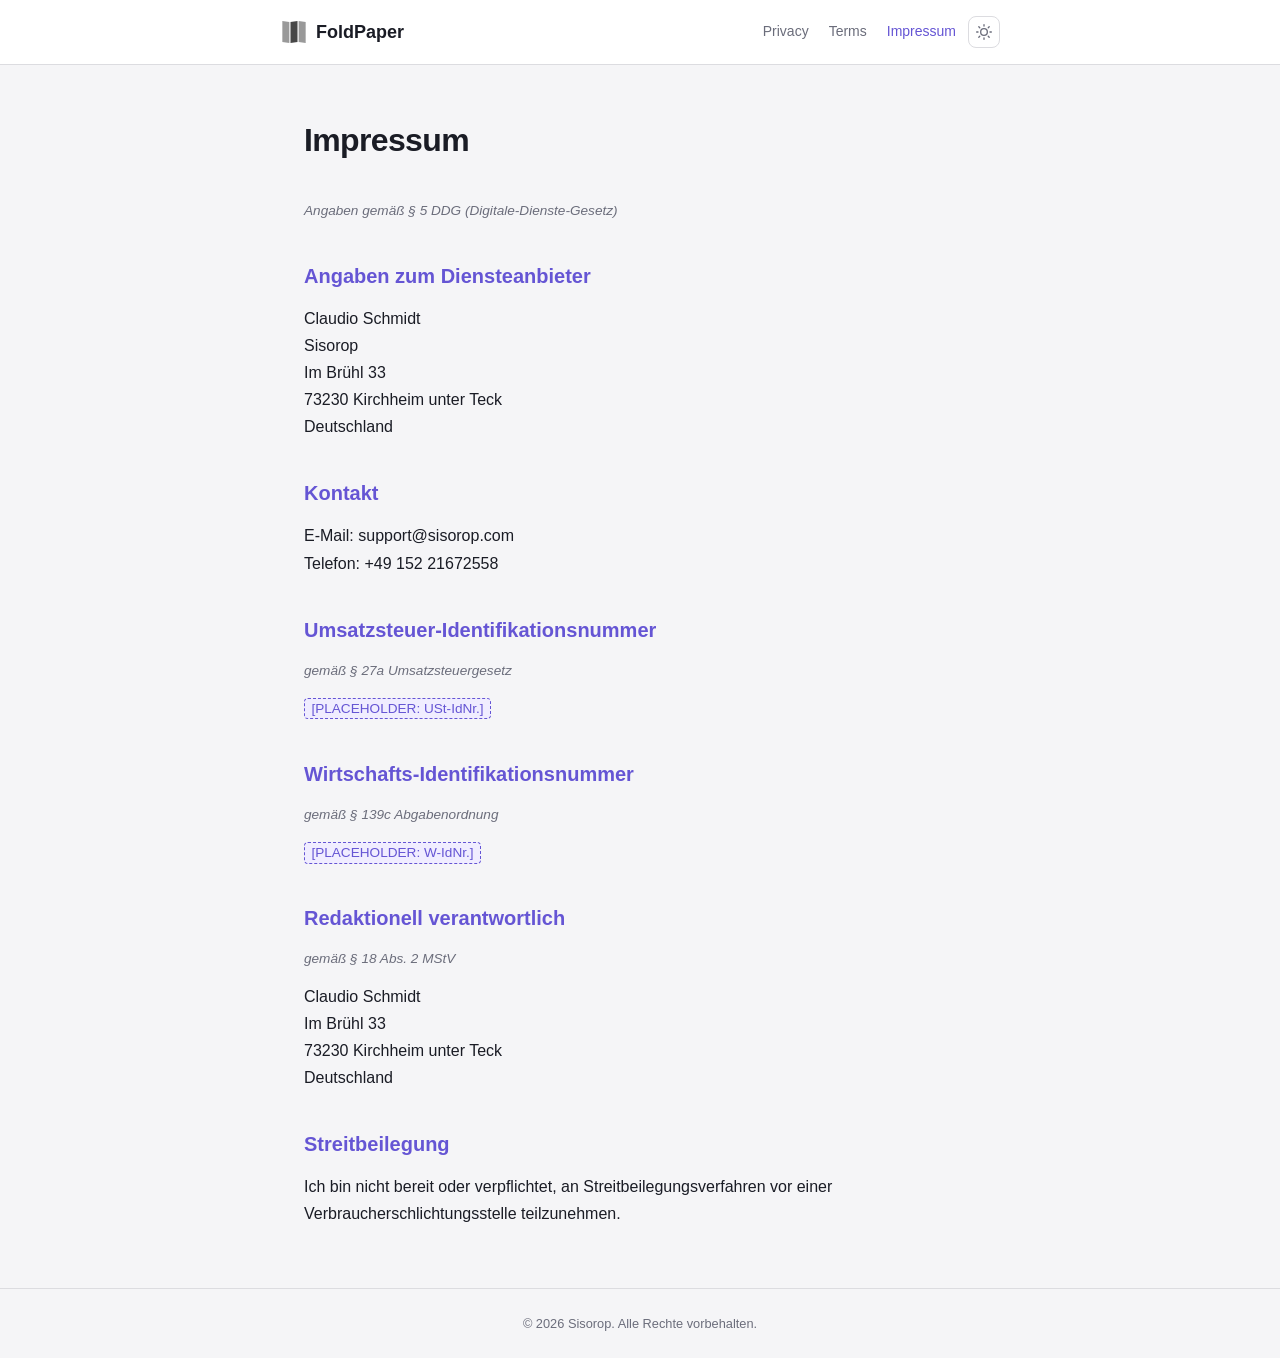
==== commit 2fbd9dde: "Split icon usage: monochrome header/tab, colored hero with blue glow Header & favicon: white/#333 mo" ====
--- a/impressum/index.html
+++ b/impressum/index.html
@@ -45,7 +45,7 @@
 <body>
     <nav>
         <div class="container">
-            <a href="/" class="logo"><img class="logo-icon icon-dark" src="/assets/icon-trimmed-dark.svg" alt=""><img class="logo-icon icon-light" src="/assets/icon-trimmed-light.svg" alt="">FoldPaper</a>
+            <a href="/" class="logo"><img class="logo-icon icon-dark" src="/assets/logo-dark.svg" alt=""><img class="logo-icon icon-light" src="/assets/logo-light.svg" alt="">FoldPaper</a>
             <div class="nav-right">
                 <div class="links">
                     <a href="/privacy">Privacy</a>
--- a/assets/shared.css
+++ b/assets/shared.css
@@ -71,10 +71,11 @@
 nav .logo:hover { text-decoration: none; }
 
 nav .logo .logo-icon { width: 28px; height: 28px; }
-nav .logo .icon-dark { display: block; }
-nav .logo .icon-light { display: none; }
-[data-theme="light"] nav .logo .icon-dark { display: none; }
-[data-theme="light"] nav .logo .icon-light { display: block; }
+
+.icon-dark { display: block; }
+.icon-light { display: none; }
+[data-theme="light"] .icon-dark { display: none; }
+[data-theme="light"] .icon-light { display: block; }
 
 nav .nav-right {
     display: flex;
